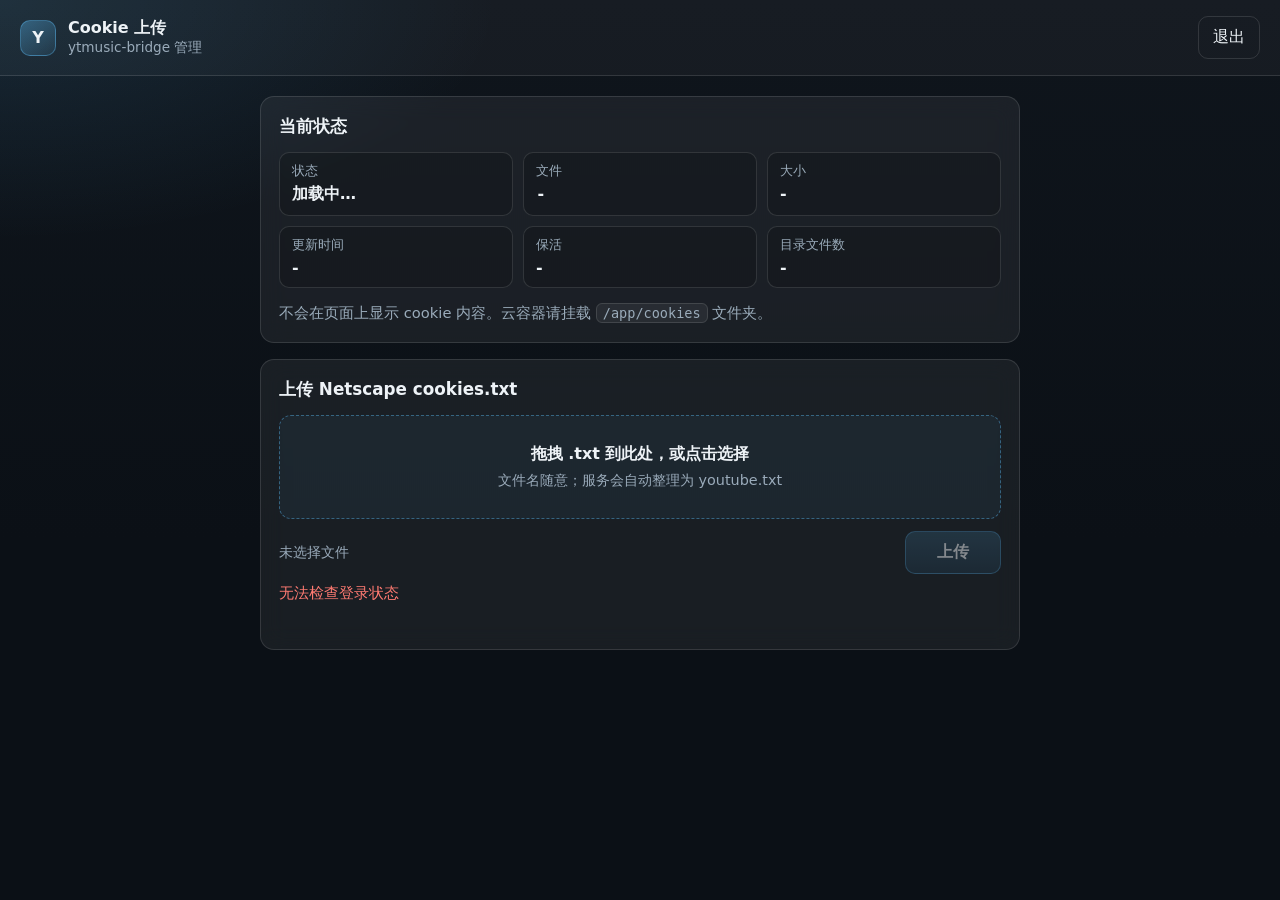
==== internal/admin/assets/index.html @ 3a84eb0e "feat: add admin cookie upload frontend Ship embedded login and upload pages under /admin, wire stati" ====
<!DOCTYPE html>
<html lang="zh-CN">
<head>
  <meta charset="utf-8">
  <meta name="viewport" content="width=device-width, initial-scale=1">
  <title>Cookie 上传 · ytmusic-bridge</title>
  <link rel="stylesheet" href="admin.css">
</head>
<body class="app-body">
  <header class="topbar">
    <div class="topbar-brand">
      <span class="brand-mark sm" aria-hidden="true">Y</span>
      <div>
        <div class="topbar-title">Cookie 上传</div>
        <div class="topbar-sub">ytmusic-bridge 管理</div>
      </div>
    </div>
    <button type="button" class="btn ghost" id="logoutBtn">退出</button>
  </header>

  <main class="app-main">
    <section class="panel">
      <h2>当前状态</h2>
      <div class="status-grid" id="statusGrid">
        <div class="stat"><span class="stat-k">状态</span><span class="stat-v" id="stPresent">加载中…</span></div>
        <div class="stat"><span class="stat-k">文件</span><span class="stat-v mono" id="stFile">-</span></div>
        <div class="stat"><span class="stat-k">大小</span><span class="stat-v" id="stSize">-</span></div>
        <div class="stat"><span class="stat-k">更新时间</span><span class="stat-v" id="stMod">-</span></div>
        <div class="stat"><span class="stat-k">保活</span><span class="stat-v" id="stKeep">-</span></div>
        <div class="stat"><span class="stat-k">目录文件数</span><span class="stat-v" id="stCount">-</span></div>
      </div>
      <p class="hint">不会在页面上显示 cookie 内容。云容器请挂载 <code>/app/cookies</code> 文件夹。</p>
    </section>

    <section class="panel">
      <h2>上传 Netscape cookies.txt</h2>
      <div id="dropzone" class="dropzone" tabindex="0" role="button" aria-label="选择或拖拽 cookie 文件">
        <p class="drop-title">拖拽 .txt 到此处，或点击选择</p>
        <p class="drop-sub">文件名随意；服务会自动整理为 youtube.txt</p>
        <input id="fileInput" type="file" accept=".txt,.cookies,text/plain" hidden>
      </div>
      <div class="row">
        <div class="file-name mono" id="fileName">未选择文件</div>
        <button type="button" class="btn primary" id="uploadBtn" disabled>上传</button>
      </div>
      <p class="err" id="uploadErr" role="alert"></p>
      <p class="ok" id="uploadOk" role="status"></p>
    </section>
  </main>
  <script src="admin.js"></script>
</body>
</html>
---- internal/admin/assets/admin.css ----
:root {
  --bg0: #0f1419;
  --bg1: #172029;
  --panel: rgba(255, 255, 255, 0.06);
  --panel-border: rgba(255, 255, 255, 0.12);
  --text: #eef3f7;
  --muted: #9aabba;
  --accent: #5ec2ff;
  --accent-2: #3aa0e0;
  --danger: #ff7b72;
  --ok: #3dd68c;
  --radius: 14px;
  --font: "Segoe UI", "PingFang SC", "Microsoft YaHei", system-ui, sans-serif;
  --shadow: 0 18px 50px rgba(0, 0, 0, 0.35);
}

* { box-sizing: border-box; }
html, body {
  margin: 0;
  padding: 0;
  font-family: var(--font);
  color: var(--text);
  background: var(--bg0);
  letter-spacing: 0;
}
button, input { font: inherit; color: inherit; }
code {
  font-family: ui-monospace, SFMono-Regular, Menlo, Consolas, monospace;
  font-size: 0.92em;
  background: rgba(255,255,255,0.06);
  border: 1px solid var(--panel-border);
  border-radius: 6px;
  padding: 1px 6px;
}
.mono { font-family: ui-monospace, SFMono-Regular, Menlo, Consolas, monospace; }

/* Login: card truly centered on all viewports */
.login-body {
  min-height: 100vh;
  min-height: 100dvh;
  display: flex;
  align-items: center;
  justify-content: center;
  padding: 24px;
  background:
    radial-gradient(900px 500px at 15% 10%, rgba(94, 194, 255, 0.18), transparent 55%),
    radial-gradient(700px 420px at 90% 85%, rgba(61, 214, 140, 0.10), transparent 50%),
    linear-gradient(165deg, #101820 0%, #0c1117 55%, #121a22 100%);
}
.login-page {
  width: min(420px, 100%);
}
.login-card {
  background: rgba(255, 255, 255, 0.07);
  border: 1px solid var(--panel-border);
  border-radius: var(--radius);
  box-shadow: var(--shadow);
  padding: 28px 24px 22px;
  backdrop-filter: blur(16px);
  -webkit-backdrop-filter: blur(16px);
}
.brand-mark {
  width: 44px;
  height: 44px;
  border-radius: 12px;
  display: grid;
  place-items: center;
  font-weight: 700;
  background: linear-gradient(145deg, rgba(94,194,255,0.35), rgba(94,194,255,0.08));
  border: 1px solid rgba(94,194,255,0.35);
  margin-bottom: 14px;
}
.brand-mark.sm {
  width: 36px;
  height: 36px;
  border-radius: 10px;
  margin: 0;
}
.login-card h1 {
  margin: 0 0 6px;
  font-size: 1.35rem;
  font-weight: 650;
}
.sub, .hint {
  color: var(--muted);
  font-size: 0.92rem;
  line-height: 1.5;
}
.sub { margin: 0 0 18px; }
.hint { margin: 14px 0 0; }
label {
  display: block;
  margin: 0 0 8px;
  color: var(--muted);
  font-size: 0.9rem;
}
.pw-row {
  display: grid;
  grid-template-columns: 1fr auto;
  gap: 8px;
  margin-bottom: 14px;
}
input[type="password"], input[type="text"] {
  width: 100%;
  border-radius: 10px;
  border: 1px solid var(--panel-border);
  background: rgba(0,0,0,0.25);
  padding: 11px 12px;
  outline: none;
}
input:focus {
  border-color: rgba(94,194,255,0.55);
  box-shadow: 0 0 0 3px rgba(94,194,255,0.15);
}
.btn {
  border: 1px solid var(--panel-border);
  background: rgba(255,255,255,0.06);
  border-radius: 10px;
  padding: 10px 14px;
  cursor: pointer;
}
.btn:disabled { opacity: 0.5; cursor: not-allowed; }
.btn.primary {
  width: 100%;
  border-color: rgba(94,194,255,0.45);
  background: linear-gradient(180deg, rgba(94,194,255,0.28), rgba(58,160,224,0.18));
  font-weight: 600;
}
.btn.ghost { background: transparent; }
.err { color: var(--danger); min-height: 1.2em; margin: 10px 0 0; font-size: 0.92rem; }
.ok { color: var(--ok); min-height: 1.2em; margin: 10px 0 0; font-size: 0.92rem; }

/* Upload app */
.app-body {
  min-height: 100vh;
  min-height: 100dvh;
  background:
    radial-gradient(1000px 480px at 0% 0%, rgba(94,194,255,0.12), transparent 50%),
    linear-gradient(180deg, #0f151c, #0b1016 60%);
}
.topbar {
  display: flex;
  align-items: center;
  justify-content: space-between;
  gap: 12px;
  padding: 16px 20px;
  border-bottom: 1px solid var(--panel-border);
  background: rgba(255,255,255,0.03);
}
.topbar-brand { display: flex; align-items: center; gap: 12px; }
.topbar-title { font-weight: 650; }
.topbar-sub { color: var(--muted); font-size: 0.85rem; }
.app-main {
  width: min(760px, calc(100% - 32px));
  margin: 20px auto 40px;
  display: grid;
  gap: 16px;
}
.panel {
  background: var(--panel);
  border: 1px solid var(--panel-border);
  border-radius: var(--radius);
  padding: 18px;
  backdrop-filter: blur(12px);
  -webkit-backdrop-filter: blur(12px);
}
.panel h2 {
  margin: 0 0 14px;
  font-size: 1.05rem;
}
.status-grid {
  display: grid;
  grid-template-columns: repeat(2, minmax(0, 1fr));
  gap: 10px;
}
@media (min-width: 720px) {
  .status-grid { grid-template-columns: repeat(3, minmax(0, 1fr)); }
}
.stat {
  border: 1px solid var(--panel-border);
  border-radius: 10px;
  padding: 10px 12px;
  background: rgba(0,0,0,0.18);
}
.stat-k { display: block; color: var(--muted); font-size: 0.8rem; margin-bottom: 4px; }
.stat-v { font-weight: 600; word-break: break-all; }
.dropzone {
  border: 1.5px dashed rgba(94,194,255,0.4);
  border-radius: 12px;
  padding: 28px 16px;
  text-align: center;
  background: rgba(94,194,255,0.05);
  cursor: pointer;
  transition: border-color 160ms ease, background 160ms ease;
}
.dropzone:hover, .dropzone:focus, .dropzone.dragover {
  border-color: var(--accent);
  background: rgba(94,194,255,0.10);
  outline: none;
}
.drop-title { margin: 0 0 6px; font-weight: 600; }
.drop-sub { margin: 0; color: var(--muted); font-size: 0.9rem; }
.row {
  display: flex;
  align-items: center;
  justify-content: space-between;
  gap: 12px;
  margin-top: 12px;
}
.file-name { color: var(--muted); font-size: 0.9rem; overflow: hidden; text-overflow: ellipsis; }
.row .btn.primary { width: auto; min-width: 96px; }
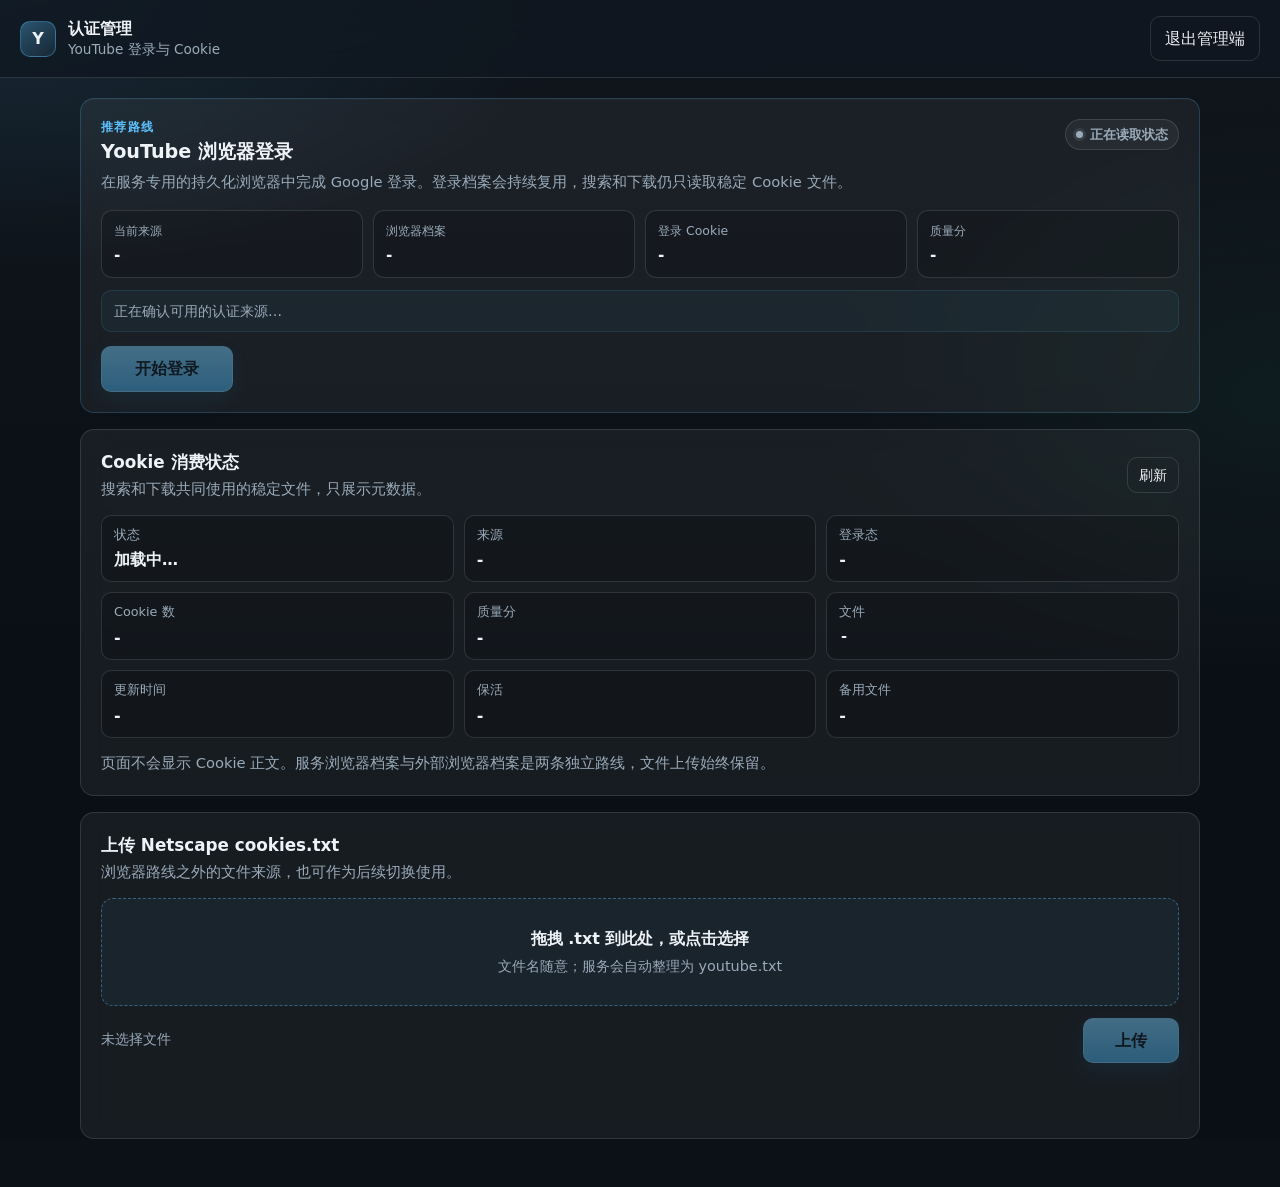
==== commit 7773c085: "feat(admin): add interactive YouTube login UI" ====
--- a/internal/admin/assets/index.html
+++ b/internal/admin/assets/index.html
@@ -3,7 +3,7 @@
 <head>
   <meta charset="utf-8">
   <meta name="viewport" content="width=device-width, initial-scale=1">
-  <title>Cookie 上传 · ytmusic-bridge</title>
+  <title>YouTube 登录 · ytmusic-bridge</title>
   <link rel="stylesheet" href="admin.css">
 </head>
 <body class="app-body">
@@ -11,35 +11,139 @@
     <div class="topbar-brand">
       <span class="brand-mark sm" aria-hidden="true">Y</span>
       <div>
-        <div class="topbar-title">Cookie 上传</div>
-        <div class="topbar-sub">ytmusic-bridge 管理</div>
+        <div class="topbar-title">认证管理</div>
+        <div class="topbar-sub">YouTube 登录与 Cookie</div>
       </div>
     </div>
-    <button type="button" class="btn ghost" id="logoutBtn">退出</button>
+    <button type="button" class="btn ghost" id="logoutBtn">退出管理端</button>
   </header>
 
   <main class="app-main">
-    <section class="panel">
-      <h2>当前状态</h2>
+    <section class="panel login-panel" id="loginPanel" aria-labelledby="youtube-login-title">
+      <div class="panel-head">
+        <div>
+          <div class="eyebrow">推荐路线</div>
+          <h1 id="youtube-login-title">YouTube 浏览器登录</h1>
+          <p class="panel-copy">在服务专用的持久化浏览器中完成 Google 登录。登录档案会持续复用，搜索和下载仍只读取稳定 Cookie 文件。</p>
+        </div>
+        <span class="status-pill neutral" id="managedStatePill">正在读取状态</span>
+      </div>
+
+      <div class="auth-overview" aria-label="浏览器登录摘要">
+        <div class="summary-item">
+          <span class="summary-k">当前来源</span>
+          <strong class="summary-v" id="managedSource">-</strong>
+        </div>
+        <div class="summary-item">
+          <span class="summary-k">浏览器档案</span>
+          <strong class="summary-v" id="managedProfile">-</strong>
+        </div>
+        <div class="summary-item">
+          <span class="summary-k">登录 Cookie</span>
+          <strong class="summary-v" id="managedCookies">-</strong>
+        </div>
+        <div class="summary-item">
+          <span class="summary-k">质量分</span>
+          <strong class="summary-v" id="managedQuality">-</strong>
+        </div>
+      </div>
+
+      <p class="route-note" id="loginRouteNote">正在确认可用的认证来源…</p>
+
+      <div class="login-actions">
+        <button type="button" class="btn primary action-primary" id="loginStartBtn" disabled>开始登录</button>
+        <button type="button" class="btn ghost" id="managedDisconnectBtn" hidden>断开已保存登录</button>
+      </div>
+
+      <div class="confirm-bar" id="disconnectConfirm" hidden role="group" aria-label="确认断开 YouTube 登录">
+        <span>这会清除服务浏览器中的 YouTube 登录，并切换到其余可用来源。</span>
+        <div class="confirm-actions">
+          <button type="button" class="btn ghost compact" id="disconnectCancelBtn">取消</button>
+          <button type="button" class="btn danger compact" id="disconnectConfirmBtn">确认断开</button>
+        </div>
+      </div>
+
+      <p class="err login-message" id="loginErr" role="alert"></p>
+      <p class="ok login-message" id="loginOk" role="status"></p>
+
+      <section class="login-workspace" id="loginWorkspace" hidden aria-label="YouTube 远程登录窗口">
+        <div class="remote-toolbar">
+          <div class="remote-status">
+            <span class="session-dot" id="loginSessionDot" aria-hidden="true"></span>
+            <div>
+              <strong id="loginSessionState">正在启动浏览器</strong>
+              <span id="loginSessionExpiry">会话准备中</span>
+            </div>
+          </div>
+          <div class="remote-actions">
+            <button type="button" class="btn ghost compact" id="loginReconnectBtn" hidden>重连画面</button>
+            <button type="button" class="btn compact" id="loginVerifyBtn" disabled>校验登录</button>
+            <button type="button" class="btn danger compact" id="loginTerminateBtn">结束会话</button>
+          </div>
+        </div>
+
+        <div class="login-surface" id="loginSurface" tabindex="0" role="application" aria-label="远程 Google 登录页面，点击后可使用鼠标和键盘操作">
+          <img id="loginFrame" alt="" draggable="false" hidden>
+          <div class="surface-overlay" id="loginOverlay">
+            <span class="spinner" id="loginSpinner" aria-hidden="true"></span>
+            <strong id="loginOverlayTitle">正在启动服务浏览器</strong>
+            <span id="loginOverlayText">首次启动通常需要几秒钟</span>
+          </div>
+          <span class="surface-focus-note" id="surfaceFocusNote">点击画面后可直接使用键盘</span>
+        </div>
+
+        <div class="text-relay">
+          <div>
+            <strong>粘贴或发送敏感文字</strong>
+            <p>先在远程画面中点选输入框，再从这里发送；内容发送后会立即清空。</p>
+          </div>
+          <form class="relay-form" id="loginTextForm" autocomplete="off">
+            <label class="visually-hidden" for="loginTextInput">发送到远程登录页的文字</label>
+            <input id="loginTextInput" type="password" autocomplete="off" spellcheck="false" placeholder="密码、验证码或粘贴文字" disabled>
+            <button type="button" class="btn ghost compact" id="loginTextToggle" aria-label="显示或隐藏待发送文字" disabled>显示</button>
+            <button type="submit" class="btn compact" id="loginTextSendBtn" disabled>发送</button>
+          </form>
+        </div>
+
+        <p class="privacy-note">画面与输入只通过当前管理会话实时转发。完成 Google 登录后，请点击“校验登录”。</p>
+      </section>
+    </section>
+
+    <section class="panel" aria-labelledby="cookie-status-title">
+      <div class="section-heading">
+        <div>
+          <h2 id="cookie-status-title">Cookie 消费状态</h2>
+          <p>搜索和下载共同使用的稳定文件，只展示元数据。</p>
+        </div>
+        <button type="button" class="btn ghost compact" id="refreshStatusBtn">刷新</button>
+      </div>
       <div class="status-grid" id="statusGrid">
         <div class="stat"><span class="stat-k">状态</span><span class="stat-v" id="stPresent">加载中…</span></div>
+        <div class="stat"><span class="stat-k">来源</span><span class="stat-v" id="stSource">-</span></div>
+        <div class="stat"><span class="stat-k">登录态</span><span class="stat-v" id="stLogin">-</span></div>
+        <div class="stat"><span class="stat-k">Cookie 数</span><span class="stat-v" id="stCookieCount">-</span></div>
+        <div class="stat"><span class="stat-k">质量分</span><span class="stat-v" id="stQuality">-</span></div>
         <div class="stat"><span class="stat-k">文件</span><span class="stat-v mono" id="stFile">-</span></div>
-        <div class="stat"><span class="stat-k">大小</span><span class="stat-v" id="stSize">-</span></div>
         <div class="stat"><span class="stat-k">更新时间</span><span class="stat-v" id="stMod">-</span></div>
         <div class="stat"><span class="stat-k">保活</span><span class="stat-v" id="stKeep">-</span></div>
-        <div class="stat"><span class="stat-k">目录文件数</span><span class="stat-v" id="stCount">-</span></div>
+        <div class="stat"><span class="stat-k">备用文件</span><span class="stat-v" id="stCount">-</span></div>
       </div>
-      <p class="hint">不会在页面上显示 cookie 内容。云容器请挂载 <code>/app/cookies</code> 文件夹。</p>
+      <p class="hint">页面不会显示 Cookie 正文。服务浏览器档案与外部浏览器档案是两条独立路线，文件上传始终保留。</p>
     </section>
 
-    <section class="panel">
-      <h2>上传 Netscape cookies.txt</h2>
-      <div id="dropzone" class="dropzone" tabindex="0" role="button" aria-label="选择或拖拽 cookie 文件">
+    <section class="panel" aria-labelledby="cookie-upload-title">
+      <div class="section-heading">
+        <div>
+          <h2 id="cookie-upload-title">上传 Netscape cookies.txt</h2>
+          <p>浏览器路线之外的文件来源，也可作为后续切换使用。</p>
+        </div>
+      </div>
+      <div id="dropzone" class="dropzone" tabindex="0" role="button" aria-label="选择或拖拽 Cookie 文件">
         <p class="drop-title">拖拽 .txt 到此处，或点击选择</p>
         <p class="drop-sub">文件名随意；服务会自动整理为 youtube.txt</p>
         <input id="fileInput" type="file" accept=".txt,.cookies,text/plain" hidden>
       </div>
-      <div class="row">
+      <div class="row upload-row">
         <div class="file-name mono" id="fileName">未选择文件</div>
         <button type="button" class="btn primary" id="uploadBtn" disabled>上传</button>
       </div>
--- a/internal/admin/assets/admin.css
+++ b/internal/admin/assets/admin.css
@@ -1,13 +1,16 @@
 :root {
-  --bg0: #0f1419;
-  --bg1: #172029;
-  --panel: rgba(255, 255, 255, 0.06);
+  color-scheme: dark;
+  --bg0: #0b1117;
+  --bg1: #111a22;
+  --panel: rgba(255, 255, 255, 0.055);
+  --panel-strong: rgba(255, 255, 255, 0.085);
   --panel-border: rgba(255, 255, 255, 0.12);
   --text: #eef3f7;
   --muted: #9aabba;
   --accent: #5ec2ff;
   --accent-2: #3aa0e0;
   --danger: #ff7b72;
+  --warning: #f2c94c;
   --ok: #3dd68c;
   --radius: 14px;
   --font: "Segoe UI", "PingFang SC", "Microsoft YaHei", system-ui, sans-serif;
@@ -15,6 +18,7 @@
 }
 
 * { box-sizing: border-box; }
+[hidden] { display: none !important; }
 html, body {
   margin: 0;
   padding: 0;
@@ -23,7 +27,9 @@
   background: var(--bg0);
   letter-spacing: 0;
 }
+body { line-height: 1.45; }
 button, input { font: inherit; color: inherit; }
+button { -webkit-tap-highlight-color: transparent; }
 code {
   font-family: ui-monospace, SFMono-Regular, Menlo, Consolas, monospace;
   font-size: 0.92em;
@@ -33,8 +39,19 @@
   padding: 1px 6px;
 }
 .mono { font-family: ui-monospace, SFMono-Regular, Menlo, Consolas, monospace; }
-
-/* Login: card truly centered on all viewports */
+.visually-hidden {
+  position: absolute;
+  width: 1px;
+  height: 1px;
+  padding: 0;
+  margin: -1px;
+  overflow: hidden;
+  clip: rect(0, 0, 0, 0);
+  white-space: nowrap;
+  border: 0;
+}
+
+/* Login page */
 .login-body {
   min-height: 100vh;
   min-height: 100dvh;
@@ -47,9 +64,7 @@
     radial-gradient(700px 420px at 90% 85%, rgba(61, 214, 140, 0.10), transparent 50%),
     linear-gradient(165deg, #101820 0%, #0c1117 55%, #121a22 100%);
 }
-.login-page {
-  width: min(420px, 100%);
-}
+.login-page { width: min(420px, 100%); }
 .login-card {
   background: rgba(255, 255, 255, 0.07);
   border: 1px solid var(--panel-border);
@@ -84,7 +99,7 @@
 .sub, .hint {
   color: var(--muted);
   font-size: 0.92rem;
-  line-height: 1.5;
+  line-height: 1.55;
 }
 .sub { margin: 0 0 18px; }
 .hint { margin: 14px 0 0; }
@@ -102,57 +117,91 @@
 }
 input[type="password"], input[type="text"] {
   width: 100%;
+  min-width: 0;
   border-radius: 10px;
   border: 1px solid var(--panel-border);
   background: rgba(0,0,0,0.25);
   padding: 11px 12px;
   outline: none;
 }
-input:focus {
-  border-color: rgba(94,194,255,0.55);
+input:focus-visible {
+  border-color: rgba(94,194,255,0.62);
   box-shadow: 0 0 0 3px rgba(94,194,255,0.15);
 }
+
+/* Shared controls */
 .btn {
   border: 1px solid var(--panel-border);
   background: rgba(255,255,255,0.06);
   border-radius: 10px;
   padding: 10px 14px;
   cursor: pointer;
-}
-.btn:disabled { opacity: 0.5; cursor: not-allowed; }
+  transition: border-color 150ms ease, background 150ms ease, transform 150ms ease, opacity 150ms ease;
+}
+.btn:hover:not(:disabled) {
+  border-color: rgba(255,255,255,0.25);
+  background: rgba(255,255,255,0.10);
+}
+.btn:active:not(:disabled) { transform: translateY(1px); }
+.btn:focus-visible {
+  outline: none;
+  box-shadow: 0 0 0 3px rgba(94,194,255,0.18);
+  border-color: rgba(94,194,255,0.7);
+}
+.btn:disabled { opacity: 0.45; cursor: not-allowed; }
 .btn.primary {
-  width: 100%;
-  border-color: rgba(94,194,255,0.45);
-  background: linear-gradient(180deg, rgba(94,194,255,0.28), rgba(58,160,224,0.18));
-  font-weight: 600;
-}
+  color: #07131c;
+  border-color: rgba(126,211,255,0.88);
+  background: linear-gradient(180deg, #78ceff, #45aee8);
+  box-shadow: 0 8px 22px rgba(45,151,211,0.20);
+  font-weight: 700;
+}
+.btn.primary:hover:not(:disabled) {
+  border-color: #a5e2ff;
+  background: linear-gradient(180deg, #91d8ff, #57b9ed);
+}
+.login-card .btn.primary { width: 100%; }
 .btn.ghost { background: transparent; }
+.btn.danger {
+  color: #ffd4d0;
+  border-color: rgba(255,123,114,0.35);
+  background: rgba(255,123,114,0.08);
+}
+.btn.danger:hover:not(:disabled) {
+  border-color: rgba(255,123,114,0.6);
+  background: rgba(255,123,114,0.14);
+}
+.btn.compact { padding: 7px 11px; font-size: 0.88rem; }
 .err { color: var(--danger); min-height: 1.2em; margin: 10px 0 0; font-size: 0.92rem; }
 .ok { color: var(--ok); min-height: 1.2em; margin: 10px 0 0; font-size: 0.92rem; }
 
-/* Upload app */
+/* Admin app */
 .app-body {
   min-height: 100vh;
   min-height: 100dvh;
   background:
-    radial-gradient(1000px 480px at 0% 0%, rgba(94,194,255,0.12), transparent 50%),
-    linear-gradient(180deg, #0f151c, #0b1016 60%);
+    radial-gradient(1100px 520px at 0% 0%, rgba(94,194,255,0.12), transparent 52%),
+    radial-gradient(760px 480px at 100% 35%, rgba(61,214,140,0.055), transparent 58%),
+    linear-gradient(180deg, #0f151c, #0a0f15 62%);
 }
 .topbar {
   display: flex;
   align-items: center;
   justify-content: space-between;
   gap: 12px;
+  min-height: 76px;
   padding: 16px 20px;
   border-bottom: 1px solid var(--panel-border);
-  background: rgba(255,255,255,0.03);
+  background: rgba(16,24,32,0.78);
+  backdrop-filter: blur(16px);
+  -webkit-backdrop-filter: blur(16px);
 }
 .topbar-brand { display: flex; align-items: center; gap: 12px; }
-.topbar-title { font-weight: 650; }
+.topbar-title { font-weight: 680; }
 .topbar-sub { color: var(--muted); font-size: 0.85rem; }
 .app-main {
-  width: min(760px, calc(100% - 32px));
-  margin: 20px auto 40px;
+  width: min(1120px, calc(100% - 32px));
+  margin: 20px auto 48px;
   display: grid;
   gap: 16px;
 }
@@ -160,30 +209,254 @@
   background: var(--panel);
   border: 1px solid var(--panel-border);
   border-radius: var(--radius);
-  padding: 18px;
+  padding: 20px;
   backdrop-filter: blur(12px);
   -webkit-backdrop-filter: blur(12px);
 }
-.panel h2 {
-  margin: 0 0 14px;
-  font-size: 1.05rem;
-}
+.panel h1, .panel h2 { color: var(--text); }
+.panel h1 { margin: 3px 0 6px; font-size: 1.2rem; line-height: 1.3; }
+.panel h2 { margin: 0; font-size: 1.05rem; }
+.panel-head, .section-heading {
+  display: flex;
+  align-items: flex-start;
+  justify-content: space-between;
+  gap: 18px;
+}
+.panel-copy, .section-heading p {
+  color: var(--muted);
+  margin: 0;
+  font-size: 0.92rem;
+  line-height: 1.55;
+  max-width: 780px;
+}
+.section-heading { align-items: center; margin-bottom: 14px; }
+.section-heading p { margin-top: 4px; }
+.eyebrow {
+  color: var(--accent);
+  font-size: 0.76rem;
+  font-weight: 700;
+  letter-spacing: 0.12em;
+  text-transform: uppercase;
+}
+.status-pill {
+  flex: 0 0 auto;
+  display: inline-flex;
+  align-items: center;
+  gap: 7px;
+  min-height: 30px;
+  padding: 5px 10px;
+  border-radius: 999px;
+  font-size: 0.82rem;
+  font-weight: 650;
+  border: 1px solid var(--panel-border);
+  background: rgba(255,255,255,0.05);
+}
+.status-pill::before {
+  content: "";
+  width: 7px;
+  height: 7px;
+  border-radius: 50%;
+  background: currentColor;
+  box-shadow: 0 0 0 3px color-mix(in srgb, currentColor 14%, transparent);
+}
+.status-pill.neutral { color: var(--muted); }
+.status-pill.is-ok { color: var(--ok); }
+.status-pill.is-warning { color: var(--warning); }
+.status-pill.is-danger { color: var(--danger); }
+
+/* YouTube login */
+.login-panel {
+  border-color: rgba(94,194,255,0.20);
+  box-shadow: inset 0 1px 0 rgba(255,255,255,0.025);
+}
+.auth-overview {
+  display: grid;
+  grid-template-columns: repeat(4, minmax(0, 1fr));
+  gap: 10px;
+  margin-top: 16px;
+}
+.summary-item {
+  min-width: 0;
+  border: 1px solid var(--panel-border);
+  border-radius: 11px;
+  padding: 11px 12px;
+  background: rgba(0,0,0,0.17);
+}
+.summary-k { display: block; color: var(--muted); font-size: 0.78rem; margin-bottom: 4px; }
+.summary-v { display: block; font-size: 0.96rem; overflow: hidden; text-overflow: ellipsis; white-space: nowrap; }
+.route-note {
+  margin: 12px 0 0;
+  padding: 10px 12px;
+  border-radius: 10px;
+  color: var(--muted);
+  background: rgba(94,194,255,0.045);
+  border: 1px solid rgba(94,194,255,0.12);
+  font-size: 0.88rem;
+}
+.login-actions {
+  display: flex;
+  align-items: center;
+  gap: 10px;
+  margin-top: 14px;
+}
+.action-primary { min-width: 132px; }
+.login-message:empty { display: none; }
+.confirm-bar {
+  display: flex;
+  align-items: center;
+  justify-content: space-between;
+  gap: 16px;
+  margin-top: 12px;
+  padding: 11px 12px;
+  color: #ffd9d6;
+  border: 1px solid rgba(255,123,114,0.25);
+  background: rgba(255,123,114,0.075);
+  border-radius: 10px;
+  font-size: 0.88rem;
+}
+.confirm-actions { display: flex; gap: 8px; flex: 0 0 auto; }
+.login-workspace {
+  margin-top: 16px;
+  border-top: 1px solid var(--panel-border);
+  padding-top: 16px;
+}
+.login-workspace.is-terminal .login-surface {
+  aspect-ratio: auto;
+  height: 220px;
+}
+.login-workspace.is-terminal .text-relay,
+.login-workspace.is-terminal .privacy-note {
+  display: none;
+}
+.login-workspace.is-terminal .remote-actions {
+  display: none;
+}
+.remote-toolbar {
+  display: flex;
+  align-items: center;
+  justify-content: space-between;
+  gap: 14px;
+  margin-bottom: 10px;
+}
+.remote-status { display: flex; align-items: center; gap: 10px; min-width: 0; }
+.remote-status strong { display: block; font-size: 0.92rem; }
+.remote-status span:not(.session-dot) { display: block; color: var(--muted); font-size: 0.78rem; margin-top: 1px; }
+.session-dot {
+  width: 9px;
+  height: 9px;
+  flex: 0 0 auto;
+  border-radius: 50%;
+  background: var(--warning);
+  box-shadow: 0 0 0 4px rgba(242,201,76,0.10);
+}
+.session-dot.is-ok { background: var(--ok); box-shadow: 0 0 0 4px rgba(61,214,140,0.10); }
+.session-dot.is-danger { background: var(--danger); box-shadow: 0 0 0 4px rgba(255,123,114,0.10); }
+.remote-actions { display: flex; flex-wrap: wrap; justify-content: flex-end; gap: 8px; }
+.login-surface {
+  --login-aspect: 1.6;
+  position: relative;
+  width: 100%;
+  aspect-ratio: var(--login-aspect);
+  overflow: hidden;
+  border: 1px solid rgba(94,194,255,0.28);
+  border-radius: 12px;
+  background:
+    linear-gradient(135deg, rgba(94,194,255,0.035), transparent 42%),
+    #090d12;
+  outline: none;
+  cursor: default;
+  touch-action: none;
+  user-select: none;
+}
+.login-surface:focus-visible {
+  border-color: rgba(94,194,255,0.75);
+  box-shadow: 0 0 0 3px rgba(94,194,255,0.16);
+}
+.login-surface img {
+  display: block;
+  width: 100%;
+  height: 100%;
+  object-fit: fill;
+  pointer-events: none;
+}
+.surface-overlay {
+  position: absolute;
+  inset: 0;
+  display: flex;
+  flex-direction: column;
+  align-items: center;
+  justify-content: center;
+  gap: 8px;
+  padding: 24px;
+  text-align: center;
+  color: var(--text);
+  background: linear-gradient(180deg, rgba(9,13,18,0.80), rgba(9,13,18,0.94));
+}
+.surface-overlay strong { font-size: 0.98rem; }
+.surface-overlay span:not(.spinner) { color: var(--muted); font-size: 0.85rem; }
+.surface-overlay.is-success strong { color: var(--ok); }
+.surface-overlay.is-error strong { color: var(--danger); }
+.spinner {
+  width: 24px;
+  height: 24px;
+  border-radius: 50%;
+  border: 2px solid rgba(255,255,255,0.18);
+  border-top-color: var(--accent);
+  animation: spin 800ms linear infinite;
+}
+.surface-focus-note {
+  position: absolute;
+  right: 9px;
+  bottom: 9px;
+  padding: 5px 8px;
+  border-radius: 7px;
+  color: #c8d6e1;
+  background: rgba(5,8,12,0.78);
+  border: 1px solid rgba(255,255,255,0.12);
+  font-size: 0.74rem;
+  opacity: 0;
+  transform: translateY(3px);
+  transition: opacity 150ms ease, transform 150ms ease;
+  pointer-events: none;
+}
+.login-surface:hover .surface-focus-note,
+.login-surface:focus .surface-focus-note { opacity: 1; transform: translateY(0); }
+.text-relay {
+  display: grid;
+  grid-template-columns: minmax(210px, 0.75fr) minmax(320px, 1.25fr);
+  align-items: center;
+  gap: 18px;
+  margin-top: 12px;
+  padding: 12px;
+  border-radius: 11px;
+  border: 1px solid var(--panel-border);
+  background: rgba(0,0,0,0.13);
+}
+.text-relay strong { font-size: 0.88rem; }
+.text-relay p { color: var(--muted); font-size: 0.78rem; margin: 3px 0 0; }
+.relay-form {
+  display: grid;
+  grid-template-columns: minmax(0, 1fr) auto auto;
+  gap: 8px;
+}
+.relay-form input { padding: 8px 10px; font-size: 0.86rem; }
+.privacy-note { color: var(--muted); font-size: 0.8rem; margin: 10px 2px 0; }
+
+/* Cookie status and upload */
 .status-grid {
   display: grid;
-  grid-template-columns: repeat(2, minmax(0, 1fr));
+  grid-template-columns: repeat(3, minmax(0, 1fr));
   gap: 10px;
 }
-@media (min-width: 720px) {
-  .status-grid { grid-template-columns: repeat(3, minmax(0, 1fr)); }
-}
 .stat {
+  min-width: 0;
   border: 1px solid var(--panel-border);
   border-radius: 10px;
   padding: 10px 12px;
   background: rgba(0,0,0,0.18);
 }
 .stat-k { display: block; color: var(--muted); font-size: 0.8rem; margin-bottom: 4px; }
-.stat-v { font-weight: 600; word-break: break-all; }
+.stat-v { display: block; font-weight: 600; overflow-wrap: anywhere; }
 .dropzone {
   border: 1.5px dashed rgba(94,194,255,0.4);
   border-radius: 12px;
@@ -193,7 +466,7 @@
   cursor: pointer;
   transition: border-color 160ms ease, background 160ms ease;
 }
-.dropzone:hover, .dropzone:focus, .dropzone.dragover {
+.dropzone:hover, .dropzone:focus-visible, .dropzone.dragover {
   border-color: var(--accent);
   background: rgba(94,194,255,0.10);
   outline: none;
@@ -207,5 +480,49 @@
   gap: 12px;
   margin-top: 12px;
 }
-.file-name { color: var(--muted); font-size: 0.9rem; overflow: hidden; text-overflow: ellipsis; }
-.row .btn.primary { width: auto; min-width: 96px; }
+.file-name { min-width: 0; color: var(--muted); font-size: 0.9rem; overflow: hidden; text-overflow: ellipsis; white-space: nowrap; }
+.upload-row .btn.primary { width: auto; min-width: 96px; }
+
+@keyframes spin { to { transform: rotate(360deg); } }
+
+@media (max-width: 760px) {
+  .app-main { width: min(100% - 24px, 640px); margin-top: 14px; gap: 12px; }
+  .panel { padding: 16px; }
+  .panel-head { display: grid; gap: 12px; }
+  .status-pill { justify-self: start; }
+  .auth-overview { grid-template-columns: repeat(2, minmax(0, 1fr)); }
+  .status-grid { grid-template-columns: repeat(2, minmax(0, 1fr)); }
+  .remote-toolbar { align-items: flex-start; }
+  .text-relay { grid-template-columns: 1fr; gap: 10px; }
+}
+
+@media (max-width: 520px) {
+  .topbar { min-height: 72px; padding: 14px 16px; }
+  .topbar .btn { padding: 8px 10px; }
+  .topbar-sub { font-size: 0.78rem; }
+  .panel-copy { font-size: 0.87rem; }
+  .login-actions { align-items: stretch; flex-direction: column; }
+  .login-actions .btn { width: 100%; }
+  .confirm-bar { align-items: stretch; flex-direction: column; }
+  .confirm-actions .btn { flex: 1; }
+  .remote-toolbar { display: grid; }
+  .remote-actions { justify-content: stretch; display: grid; grid-template-columns: repeat(2, minmax(0, 1fr)); }
+  .remote-actions .btn:last-child { grid-column: 1 / -1; }
+  .login-surface { border-radius: 9px; }
+  .surface-focus-note { display: none; }
+  .relay-form { grid-template-columns: minmax(0, 1fr) auto; }
+  .relay-form input { grid-column: 1 / -1; }
+  .status-grid { grid-template-columns: repeat(2, minmax(0, 1fr)); }
+  .section-heading { align-items: flex-start; }
+  .upload-row { align-items: stretch; flex-direction: column; }
+  .upload-row .btn.primary { width: 100%; }
+}
+
+@media (prefers-reduced-motion: reduce) {
+  *, *::before, *::after {
+    scroll-behavior: auto !important;
+    transition-duration: 0.01ms !important;
+    animation-duration: 0.01ms !important;
+    animation-iteration-count: 1 !important;
+  }
+}
